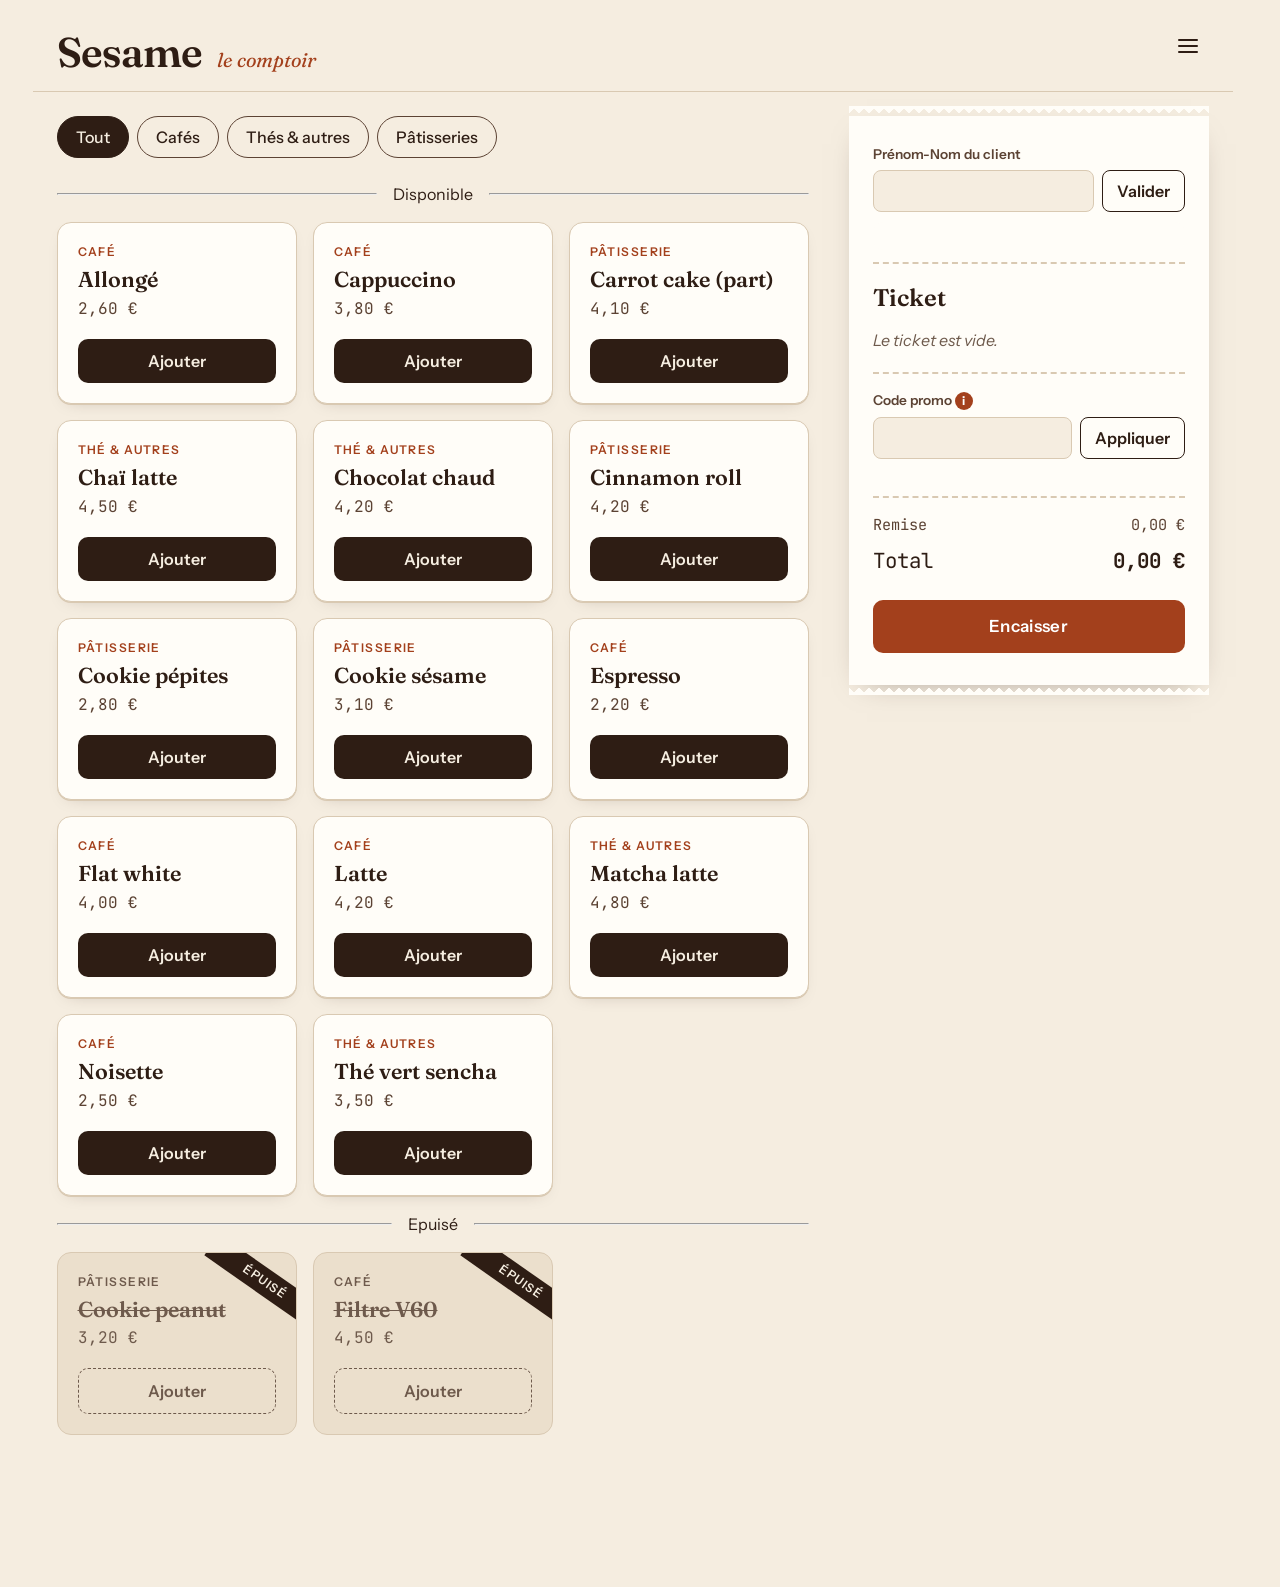
==== index.html @ b9da9723 "review code" ====
<!DOCTYPE html>
<html lang="fr">

<head>
  <meta charset="UTF-8">
  <meta name="viewport" content="width=device-width, initial-scale=1">
  <title>Sesame · le comptoir</title>
  <link rel="preconnect" href="https://fonts.googleapis.com">
  <link rel="preconnect" href="https://fonts.gstatic.com" crossorigin>
  <link
    href="https://fonts.googleapis.com/css2?family=Fraunces:opsz,wght@9..144,400;9..144,600;9..144,700&family=Instrument+Sans:wght@400;500;600&family=JetBrains+Mono:wght@400;600&display=swap"
    rel="stylesheet">
  <link rel="stylesheet" href="css/style.css">
</head>

<body>

  <header class="site-header">
    <button id="menu-button" class="menu-button" type="button">
      <span></span>
      <span></span>
      <span></span>
    </button>

    <p class="brand">Sesame</p>
    <p class="brand-sub">le comptoir</p>
    <p></p>
    <div id="admin-menu" class="admin-menu hidden">
        <button id="btn-historique" type="button">
            Historique
        </button>

        <button id="btn-promotions" type="button">
            Promotions
        </button>
    </div>


  </header>

  <main id="caisse" class="register">

    <div class="menu-area">
      <nav id="categories" aria-label="Catégories de la carte">
        <button type="button" value="all" class="is-active">Tout</button>
        <button type="button" value="coffee">Cafés</button>
        <button type="button" value="tea">Thés &amp; autres</button>
        <button type="button" value="pastry">Pâtisseries</button>
      </nav>

      <!--
        Modèle d'une carte, à recréer en JavaScript pour chaque produit :

        <article class="product">
          <span class="product-category">Café</span>
          <h3 class="product-name">Espresso</h3>
          <p class="product-price">2,20 €</p>
          <button type="button" class="product-add">Ajouter</button>
        </article>

        Produit en rupture : la carte a en plus la classe is-sold-out,
        et son bouton est désactivé (disabled).
      -->
      <section id="menu" aria-label="La carte"></section>
    </div>

    <aside id="ticket">
      <div class="ticket-paper">

        <form id="customer-form">
          <label for="customer-name">Prénom-Nom  du client</label>
          <div class="field-row">
            <input id="customer-name" type="text" autocomplete="off">
            <button type="submit">Valider</button>
          </div>
        </form>
        
        <div id="customer-card" class="customer-card">
            <div id="customer-error" class="form-error hidden"></div>
            <div id="customer-info" class="form-info"></div>
            <div id="customer-derCommande" class="form-derCom"></div>
            <div id="customer-derinfo" class="form-derCom"></div>
        </div>

        <h2 id="ticket-title">Ticket</h2>
        <p id="ticket-empty">Le ticket est vide.</p>

        <!--
          Modèle d'une ligne du ticket, à recréer en JavaScript :

          <li class="ticket-line">
            <span class="line-name">Cappuccino</span>
            <span class="line-qty">× 2</span>
            <span class="line-price">7,40 €</span>
            <button type="button" class="line-remove" aria-label="Retirer un Cappuccino">−</button>
          </li>
        -->
        <ul id="ticket-lines"></ul>

        <form id="promo-form">
          <label id="labelPromo" for="promo-code">Code promo <span class="info" data-tooltip="">i</span></label>
          <div class="field-row">
            <input id="promo-code" type="text" autocomplete="off">
            <button type="submit">Appliquer</button>
          </div>
        </form>
        <p id="promo-message"></p>

        <div class="ticket-sums">
          <p class="sum-row"><span>Remise</span> <span id="pourcent-discount" class="remise"></span> <span id="ticket-discount">0,00 €</span></p>
          <p class="sum-row sum-total"><span>Total</span> <strong id="ticket-total">0,00 €</strong></p>
        </div>

        <button type="button" id="checkout">Encaisser</button>

      </div>
    </aside>

  </main>
  
  <div id="popup-recap" class="popup-recap hidden">
    <div class="popup-content">

      <button id="popup-close" type="button">×</button>
      <p class="brand">Sesame</p>
      <p class="brand-sub">le comptoir</p>

      <h2>Récapitulatif de la commande</h2>

      <div id="recap-client"></div>
      <div id="recap-date"></div>

      <ul id="recap-lines"></ul>

      <div id="recap-promo"></div>
      <div id="recap-total"></div>

      <button id="btn-print" type="button">
          Imprimer
      </button>

      </div>
  </div>

  <div id="view-container"></div>

  <script src="js/utils.js"></script>
  <script src="js/menu.js"></script>
  <script src="js/promos.js"></script>
  
  <script src="js/order.js"></script>
  <script src="js/script.js"></script>

  <script src="js/historique.js"></script>
</body>

</html>
---- css/style.css ----
/* Sesame · le comptoir — feuille de style complète.
   Tout est déjà prévu, y compris pour les éléments que tu vas créer en JavaScript. */

:root {
  --cream: #f5ede0;
  --cream-deep: #ebdfcc;
  --paper: #fffdf8;
  --roast: #2e1d14;
  --roast-soft: #5c4334;
  --muted: #6e5a4c;
  --line: #d9c9b2;
  --accent: #a3401c;
  --accent-dark: #85320f;
  --sage: #3f6b4f;
  --error: #a3261c;
  --error2: #a3261c;

  --font-display: "Fraunces", Georgia, serif;
  --font-body: "Instrument Sans", system-ui, sans-serif;
  --font-mono: "JetBrains Mono", ui-monospace, monospace;

  --radius: 14px;
}

*,
*::before,
*::after {
  box-sizing: border-box;
}

body {
  margin: 0;
  background: var(--cream);
  color: var(--roast);
  font-family: var(--font-body);
  font-size: 16px;
  line-height: 1.5;
}

button,
input {
  font: inherit;
}

button {
  cursor: pointer;
}

button:focus-visible,
input:focus-visible {
  outline: 3px solid var(--accent);
  outline-offset: 2px;
}

.hidden {
  display: none;
}

/* ---------- En-tête ---------- */

.site-header {
  position: relative;

  display: flex;
  align-items: baseline;
  gap: 14px;
  max-width: 1200px;
  margin: 0 auto;
  padding: 32px 24px 8px;
  border-bottom: 1px solid var(--line);
}

.brand {
  margin: 0;
  font-family: var(--font-display);
  font-size: 2.6rem;
  font-weight: 600;
  letter-spacing: -0.02em;
  line-height: 1;
}

.brand-sub {
  margin: 0;
  font-family: var(--font-display);
  font-style: italic;
  font-size: 1.25rem;
  color: var(--accent);
}

/* ---------- Mise en page ---------- */
.register {
  display: grid;
  grid-template-columns: minmax(0, 1fr) 360px;
  gap: 40px;
  align-items: start;
  max-width: 1200px;
  margin: 0 auto;
  padding: 24px 24px 64px;
}

/* ---------- Catégories ---------- */

#categories {
  display: flex;
  flex-wrap: wrap;
  gap: 8px;
  margin-bottom: 24px;
}

#categories button {
  padding: 8px 18px;
  border: 1px solid var(--roast-soft);
  border-radius: 999px;
  background: transparent;
  color: var(--roast);
  font-weight: 500;
  transition: background 0.15s, color 0.15s;
}

#categories button:hover {
  background: var(--cream-deep);
}

#categories button.is-active {
  background: var(--roast);
  border-color: var(--roast);
  color: var(--cream);
}

/* ---------- La carte ---------- */

#menu {
  display: grid;
  grid-template-columns: repeat(auto-fill, minmax(200px, 1fr));
  gap: 16px;
}

.product {
  position: relative;
  display: flex;
  flex-direction: column;
  padding: 20px;
  background: var(--paper);
  border: 1px solid var(--line);
  border-radius: var(--radius);
  box-shadow: 0 1px 0 var(--line), 0 6px 18px -12px rgba(46, 29, 20, 0.35);
  overflow: hidden;
}

.product-category {
  font-size: 0.75rem;
  font-weight: 600;
  letter-spacing: 0.12em;
  text-transform: uppercase;
  color: var(--accent);
}

.product-name {
  margin: 6px 0 4px;
  font-family: var(--font-display);
  font-size: 1.35rem;
  font-weight: 600;
  line-height: 1.2;
}

.product-price {
  margin: 0 0 18px;
  font-family: var(--font-mono);
  font-size: 1rem;
  color: var(--roast-soft);
}

.product-add {
  margin-top: auto;
  padding: 10px 14px;
  border: 0;
  border-radius: 10px;
  background: var(--roast);
  color: var(--cream);
  font-weight: 600;
  transition: background 0.15s;
}

.product-add:hover {
  background: var(--accent-dark);
}

.product.is-sold-out {
  background: var(--cream-deep);
  box-shadow: none;
}

.product.is-sold-out .product-name,
.product.is-sold-out .product-price,
.product.is-sold-out .product-category {
  color: var(--muted);
}

.product.is-sold-out .product-name {
  text-decoration: line-through;
  text-decoration-thickness: 1px;
}

.product.is-sold-out::after {
  content: "Épuisé";
  position: absolute;
  top: 16px;
  right: -34px;
  width: 130px;
  padding: 4px 0;
  background: var(--roast);
  color: var(--cream);
  font-size: 0.75rem;
  font-weight: 600;
  letter-spacing: 0.1em;
  text-align: center;
  text-transform: uppercase;
  transform: rotate(35deg);
}

.product-add:disabled {
  background: transparent;
  border: 1px dashed var(--muted);
  color: var(--muted);
  cursor: not-allowed;
}

/* ---------- Le ticket ---------- */

#ticket {
  position: sticky;
  top: 24px;
}

.ticket-paper {
  position: relative;
  padding: 28px 24px 32px;
  background: var(--paper);
  box-shadow: 0 10px 30px -18px rgba(46, 29, 20, 0.5);
}

/* Bords dentelés en haut et en bas, comme un ticket arraché */
.ticket-paper::before,
.ticket-paper::after {
  content: "";
  position: absolute;
  left: 0;
  right: 0;
  height: 10px;
  background:
    linear-gradient(-45deg, var(--paper) 5px, transparent 0) 0 0 / 10px 10px repeat-x,
    linear-gradient(45deg, var(--paper) 5px, transparent 0) 0 0 / 10px 10px repeat-x;
}

.ticket-paper::before {
  top: -10px;
  transform: rotate(180deg);
}

.ticket-paper::after {
  bottom: -10px;
}

#ticket label {
  display: block;
  margin-bottom: 6px;
  font-size: 0.85rem;
  font-weight: 600;
  color: var(--roast-soft);
}

.field-row {
  display: flex;
  gap: 8px;
}

.field-row input {
  flex: 1;
  min-width: 0;
  padding: 8px 10px;
  border: 1px solid var(--line);
  border-radius: 8px;
  background: var(--cream);
  color: var(--roast);
}

.field-row button {
  padding: 8px 14px;
  border: 1px solid var(--roast);
  border-radius: 8px;
  background: transparent;
  color: var(--roast);
  font-weight: 600;
}

.field-row button:hover {
  background: var(--roast);
  color: var(--cream);
}

#ticket-title {
  margin: 12px 0 0;
  padding-top: 16px;
  border-top: 2px dashed var(--line);
  font-family: var(--font-display);
  font-size: 1.5rem;
  font-weight: 600;
  overflow-wrap: anywhere;
}

#ticket-empty {
  margin: 12px 0;
  font-style: italic;
  color: var(--muted);
}

#ticket-lines {
  margin: 12px 0 20px;
  padding: 0;
  list-style: none;
}

.ticket-line {
  display: grid;
  grid-template-columns: minmax(0, 1fr) auto auto auto;
  align-items: center;
  gap: 10px;
  padding: 8px 0;
  border-bottom: 1px dotted var(--line);
}

.line-name {
  font-weight: 500;
  overflow-wrap: anywhere;
}

.line-qty,
.line-price {
  font-family: var(--font-mono);
  font-size: 0.9rem;
}

.line-qty {
  color: var(--muted);
}

.line-price {
  min-width: 4.5em;
  text-align: right;
}

.line-remove {
  width: 28px;
  height: 28px;
  padding: 0;
  border: 1px solid var(--line);
  border-radius: 50%;
  background: transparent;
  color: var(--roast-soft);
  font-size: 1.1rem;
  line-height: 1;
}

.line-remove:hover {
  border-color: var(--accent);
  color: var(--accent);
}

#promo-form {
  padding-top: 16px;
  border-top: 2px dashed var(--line);
}

#promo-message {
  min-height: 1.4em;
  margin: 6px 0 0;
  font-size: 0.85rem;
  color: var(--sage);
}

.ticket-sums {
  margin-top: 12px;
  padding-top: 12px;
  border-top: 2px dashed var(--line);
}

.sum-row {
  display: flex;
  justify-content: space-between;
  margin: 4px 0;
  font-family: var(--font-mono);
  font-size: 0.95rem;
  color: var(--roast-soft);
}

.sum-total {
  margin-top: 8px;
  font-size: 1.3rem;
  color: var(--roast);
}

#checkout {
  width: 100%;
  margin-top: 20px;
  padding: 14px;
  border: 0;
  border-radius: 10px;
  background: var(--accent);
  color: #fff;
  font-size: 1.05rem;
  font-weight: 600;
  letter-spacing: 0.02em;
  transition: background 0.15s;
}

#checkout:hover {
  background: var(--accent-dark);
}

/* ---------- Écrans étroits : le ticket passe sous la carte ---------- */

@media (max-width: 860px) {
  .register {
    grid-template-columns: 1fr;
    gap: 32px;
  }

  #ticket {
    position: static;
  }
}

@media (max-width: 480px) {
  .site-header {
    padding: 24px 16px 8px;
  }

  .brand {
    font-size: 2.1rem;
  }

  .register {
    padding: 20px 16px 48px;
  }

  #menu {
    grid-template-columns: repeat(2, minmax(0, 1fr));
    gap: 10px;
  }

  .product {
    padding: 14px;
  }

  .product-name {
    font-size: 1.1rem;
  }

  .ticket-paper {
    padding: 24px 16px 28px;
  }
}

.separator {
    grid-column: 1 / -1;
    display: flex;
    align-items: center;
    gap: 1rem;
}

.separator hr {
    flex: 1;
}

.info {
    display: inline-flex;
    justify-content: center;
    align-items: center;

    width: 18px;
    height: 18px;

    border-radius: 50%;
    background-color: #a3401c;
    color: white;

    font-size: 12px;
    font-weight: bold;

    cursor: help;

    position: relative;
}

.info:hover::after {
    content: attr(data-tooltip);

    position: absolute;
    bottom: 130%;
    left: 50%;
    transform: translateX(-50%);

    padding: 8px 10px;
    border-radius: 4px;

    background-color: #333;
    color: white;

    font-family: monospace;
    font-size: 13px;
    font-weight: normal;

    white-space: pre;
    z-index: 10;
}

/*    popup recap */
#popup-recap {
    position: fixed;
    inset: 0;

    justify-content: center;
    align-items: center;

    background-color: rgba(0, 0, 0, 0.5);

    z-index: 1000;
}

#popup-recap .popup-content {
    background-color: white;
    padding: 25px;
    border-radius: 10px;
    min-width: 400px;
    max-width: 90%;
}

#popup-recap.hidden {
    display: none;
}

#popup-recap:not(.hidden) {
    display: flex;
}

/* Bouton fermeture */
#popup-close {
    position: absolute;
    top: 15px;
    right: 15px;

    width: 32px;
    height: 32px;

    border: none;
    border-radius: 50%;

    background: #eee;
    font-size: 18px;
    cursor: pointer;
}

#popup-close:hover {
    background: #ddd;
}
/* Impression */
#btn-print {
    display: block;
    margin: 25px auto 0;

    padding: 10px 25px;

    border: none;
    border-radius: 6px;

    background: #a3401c;
    color: white;

    font-size: 15px;
    cursor: pointer;
}

#btn-print:hover {
    opacity: 0.9;
}

/* customer card */

.customer-card {
    padding: 10px;
    margin: 10px 0px;

    border: 0px solid #ddd;
    border-radius: 10px;

    background-color: var(--paper);

   /* box-shadow: 0 2px 8px rgba(0, 0, 0, 0.08);*/
}

.form-error {
    margin: 0 0 8px;
    font-size: 0.85rem;
    color: var(--error);
}

.form-info {
    display:flex;
    margin: 0;
    font-size: 14px;
    font-weight: bold;
     color: var(--roast);
}
#customer-info > span {
    margin-left: auto;
}

.form-derCom {
    margin: 8px 0 0;
    color: #666;
    font-size: 14px;
     color: var(--roast);
}

@media print {

    body > * {
        display: none !important;
    }

    #popup-recap {
        display: block !important;
        position: static !important;
        background: white !important;
    }

    #popup-close,
    #btn-print {
        display: none !important;
    }

    #popup-recap .popup-content {
        min-width: 0;
        max-width: none;
        width: auto;
        box-shadow: none;
        border-radius: 0;
    }
}

/*  Gestion du menu  */

.menu-button {
    position: absolute;
    right: 24px;
    top: 50%;
    transform: translateY(-50%);

    width: 42px;
    height: 42px;

    padding: 0;
    border: none;
    border-radius: 50%;

    background: transparent;

    display: flex;
    flex-direction: column;
    justify-content: center;
    align-items: center;
    gap: 4px;
}

.menu-button span {
    width: 20px;
    height: 2px;
    border-radius: 2px;
    background: var(--roast);
}

.menu-button:hover {
    background: var(--cream-deep);
}

.admin-menu {
    position: absolute;
    top: 78px;
    right: 24px;

    display: flex;
    flex-direction: column;

    width: 180px;
    padding: 8px;

    background: var(--paper);
    border: 1px solid var(--line);
    border-radius: 10px;

    box-shadow: 0 8px 20px rgba(46, 29, 20, 0.15);

    z-index: 1100;
}

.admin-menu.hidden {
    display: none;
}

.admin-menu:not(.hidden) {
    display: flex;
}

.admin-menu button {
    padding: 10px 12px;

    border: none;
    border-radius: 7px;

    background: transparent;
    color: var(--roast);

    text-align: left;
    cursor: pointer;
}

.admin-menu button:hover {
    background: var(--cream-deep);
}

.menu-button.is-open {
    background: var(--cream-deep);
}


#caisse.hidden {
    display: none;
}

html {
    scrollbar-gutter: stable;
}

/* historique */
#view-container {
    max-width: 1200px;
    margin: 0 auto;
    padding: 24px 24px 64px;
}

.btn-retour {
  margin-top: auto;
  padding: 10px 14px;
  border: 0;
  border-radius: 10px;
  background: var(--roast);
  color: var(--cream);
  font-weight: 600;
  transition: background 0.15s;
}

.btn-retour:hover {
  background: var(--accent-dark);
}

#navClients {
  display: flex;
  flex-wrap: wrap;
  gap: 8px;
  margin-bottom: 24px;
}

#navClients button {
  padding: 8px 18px;
  border: 1px solid var(--roast-soft);
  border-radius: 999px;
  background: transparent;
  color: var(--roast);
  font-weight: 500;
  transition: background 0.15s, color 0.15s;
}

#navClients button:hover {
  background: var(--cream-deep);
}

#navClients button.is-active {
  background: var(--roast);
  border-color: var(--roast);
  color: var(--cream);
}

#client-filter {
    width: 260px;
    padding: 12px 18px;
    border: 2px solid var(--line);
    border-radius: 999px;
    background: var(--bg);
    font: inherit;
    transition: border-color 0.2s, background-color 0.2s;
}

#client-filter:focus {
    outline: none;
    border-color: var(--red);
    background: var(--paper);
}
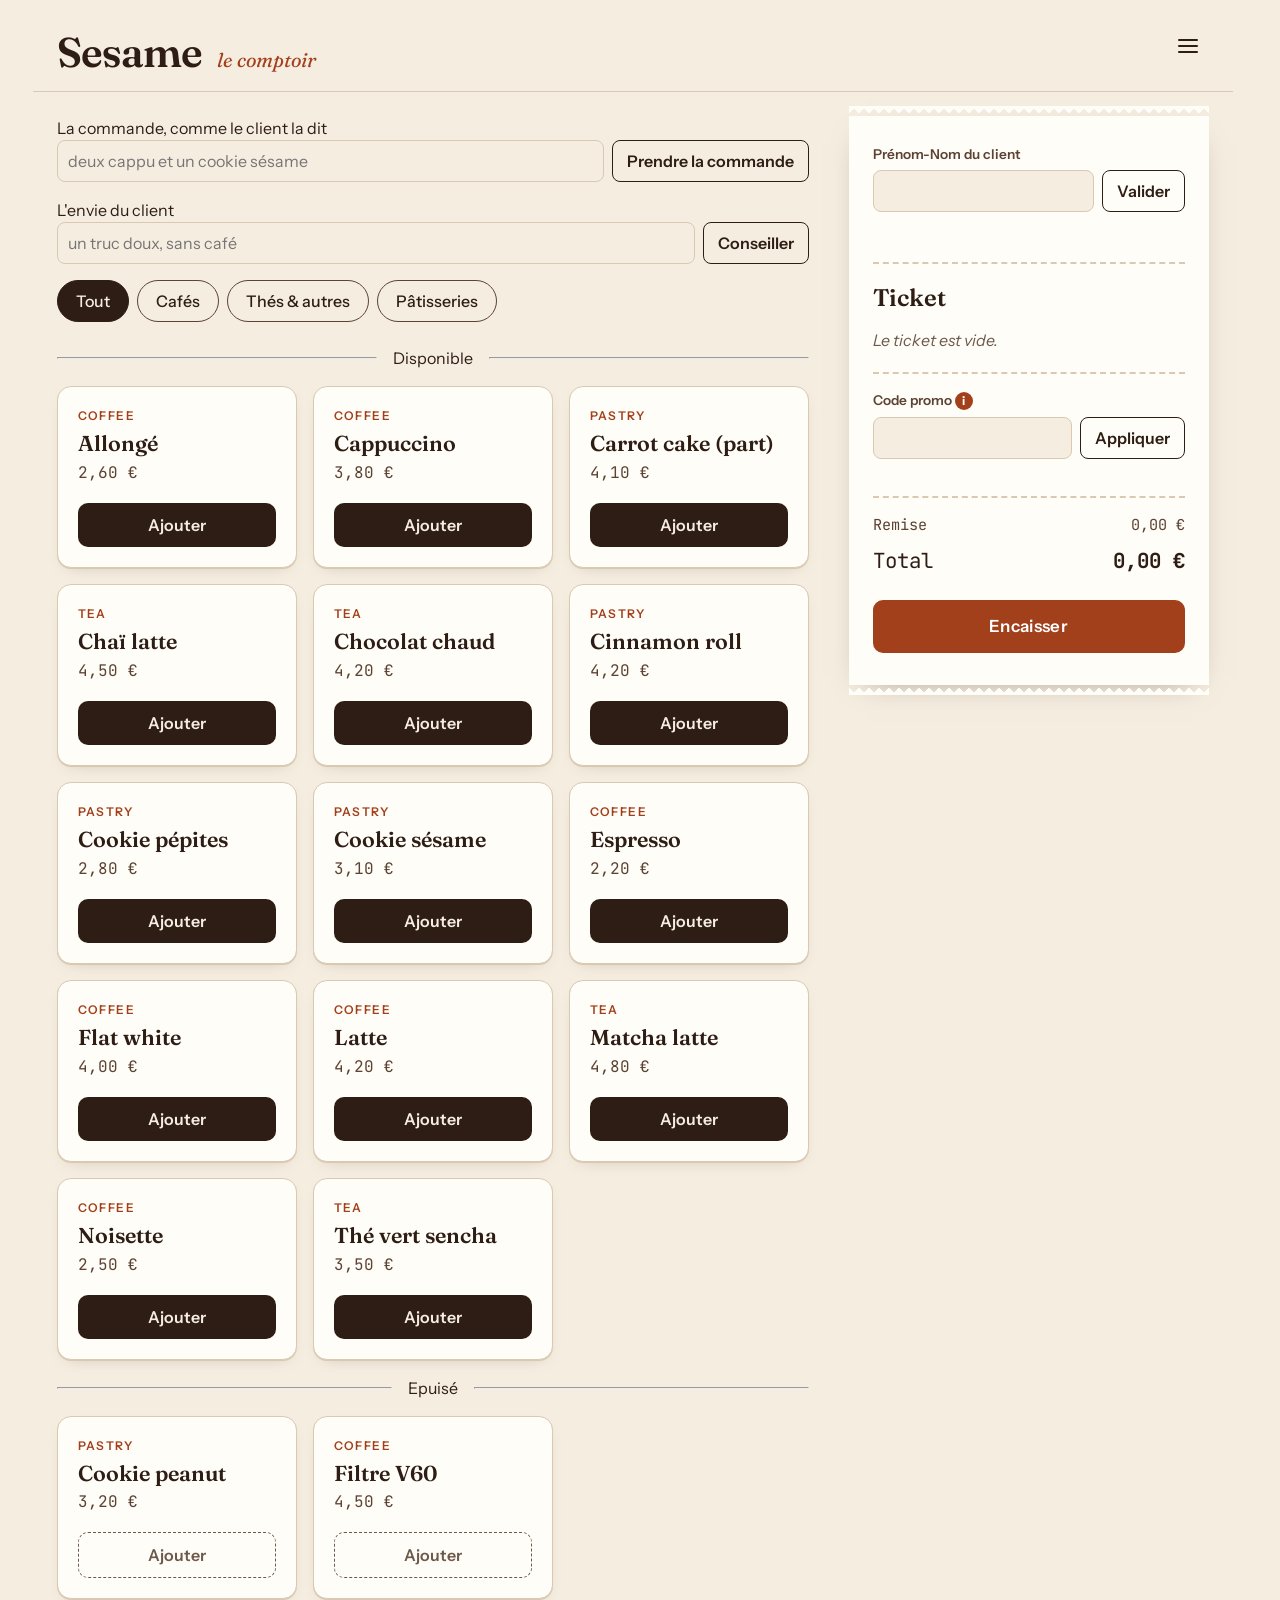
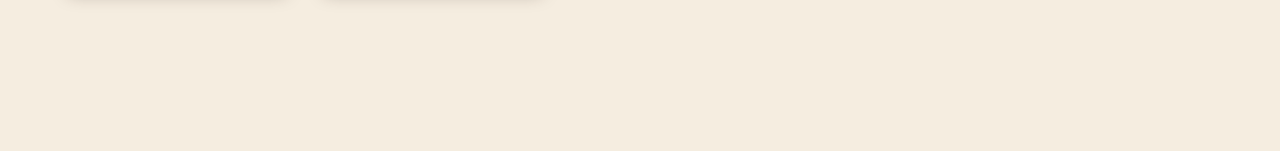
==== commit a5522597: "review" ====
--- a/index.html
+++ b/index.html
@@ -11,6 +11,7 @@
     href="https://fonts.googleapis.com/css2?family=Fraunces:opsz,wght@9..144,400;9..144,600;9..144,700&family=Instrument+Sans:wght@400;500;600&family=JetBrains+Mono:wght@400;600&display=swap"
     rel="stylesheet">
   <link rel="stylesheet" href="css/style.css">
+  <link rel="stylesheet" href="css/ai-Style.css">
 </head>
 
 <body>
@@ -34,13 +35,34 @@
             Promotions
         </button>
     </div>
+  </header>
+      
+  <main id="caisse" class="register">
+    <div class="menu-area">
+      
+      <!-- Le comptoir de l'IA : tout le style est prêt, il ne manque que le JavaScript -->
+      <section id="ai-counter" aria-label="L'IA du comptoir">
 
+        <form id="ai-order-form" class="ai-box">
+          <label for="ai-order-input">La commande, comme le client la dit</label>
+          <div class="field-row">
+            <input id="ai-order-input" type="text" autocomplete="off" placeholder="deux cappu et un cookie sésame">
+            <button type="submit">Prendre la commande</button>
+          </div>
+          <p id="ai-order-message" class="ai-message"></p>
+        </form>
 
-  </header>
+        <form id="ai-advice-form" class="ai-box">
+          <label for="ai-advice-input">L'envie du client</label>
+          <div class="field-row">
+            <input id="ai-advice-input" type="text" autocomplete="off" placeholder="un truc doux, sans café">
+            <button type="submit">Conseiller</button>
+          </div>
+          <p id="ai-advice-message" class="ai-message"></p>
+        </form>
 
-  <main id="caisse" class="register">
+      </section>
 
-    <div class="menu-area">
       <nav id="categories" aria-label="Catégories de la carte">
         <button type="button" value="all" class="is-active">Tout</button>
         <button type="button" value="coffee">Cafés</button>
@@ -144,7 +166,7 @@
 
   <div id="view-container"></div>
 
-  <script src="js/utils.js"></script>
+  <script src="js/utils.js "></script>
   <script src="js/menu.js"></script>
   <script src="js/promos.js"></script>
   
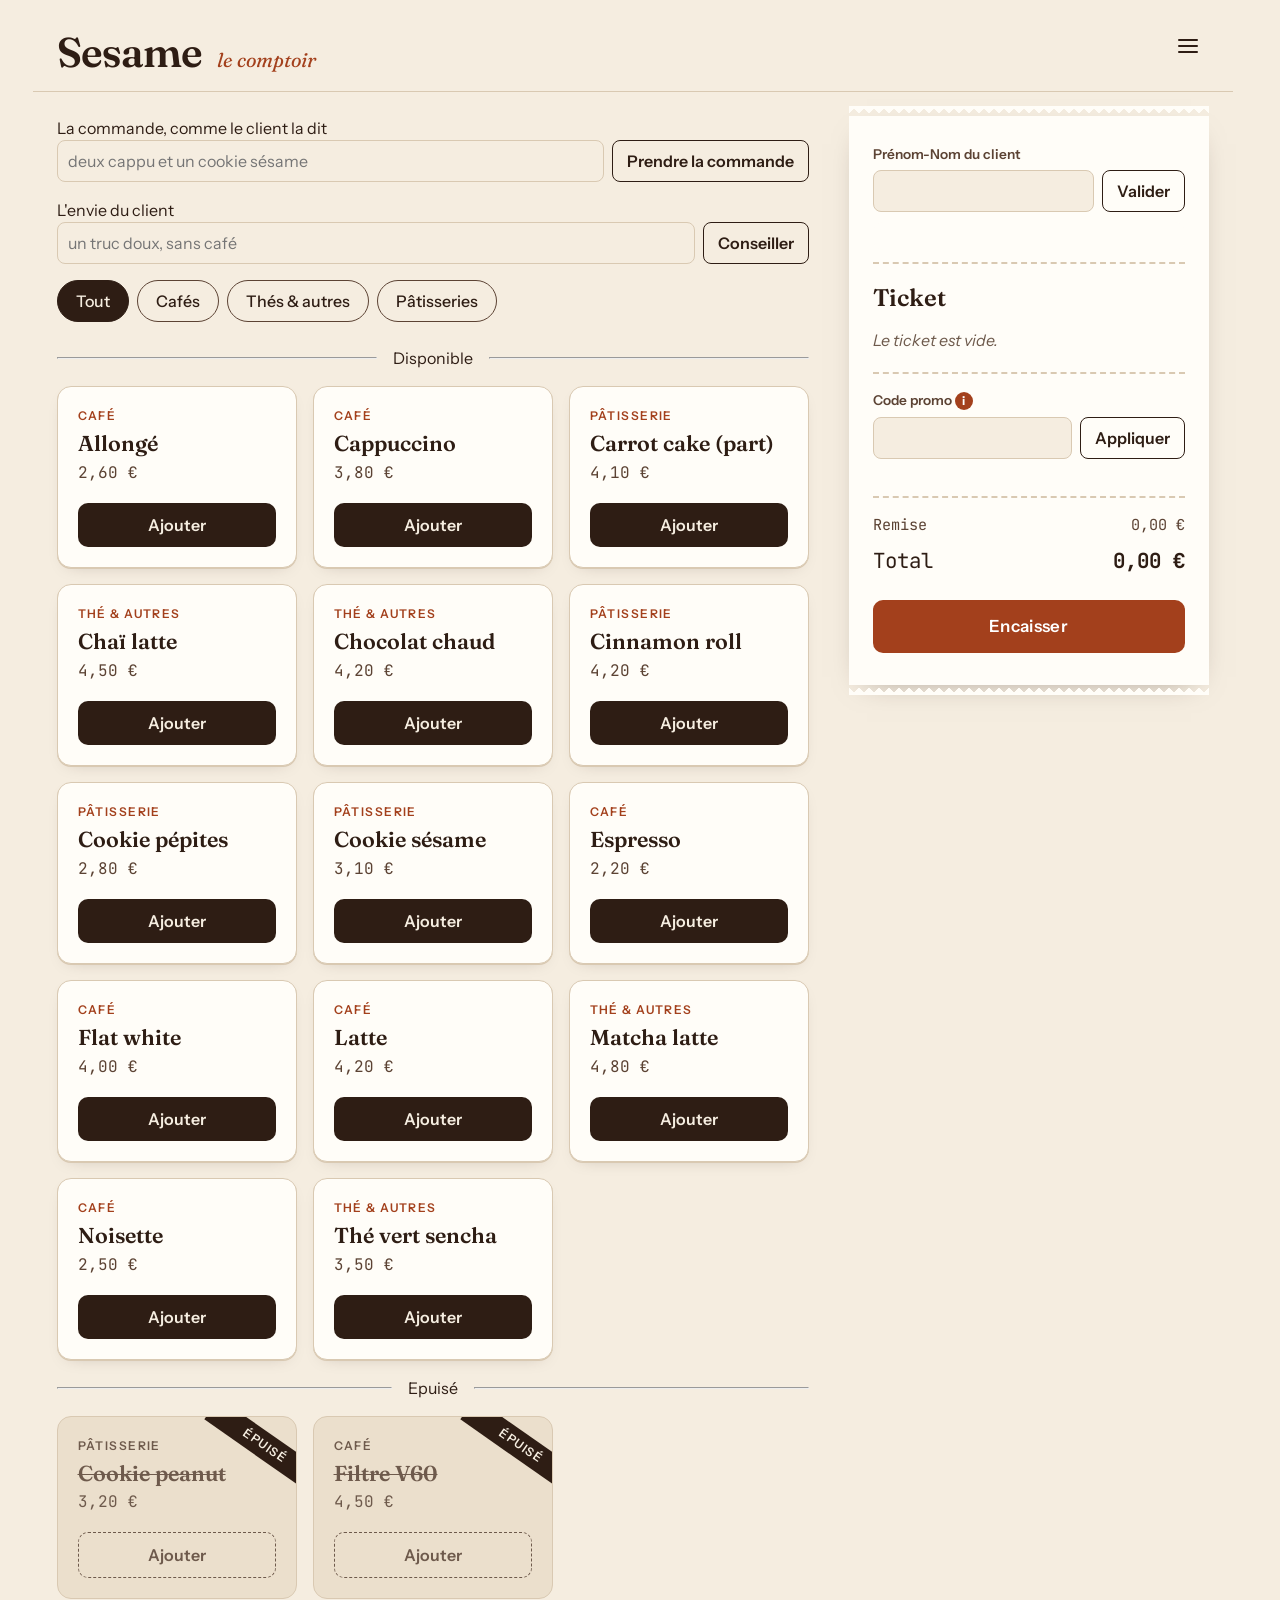
==== commit 90c7eacf: "revue" ====
--- a/index.html
+++ b/index.html
@@ -166,7 +166,7 @@
 
   <div id="view-container"></div>
 
-  <script src="js/utils.js "></script>
+  <script src="js/utils.js"></script>
   <script src="js/menu.js"></script>
   <script src="js/promos.js"></script>
   
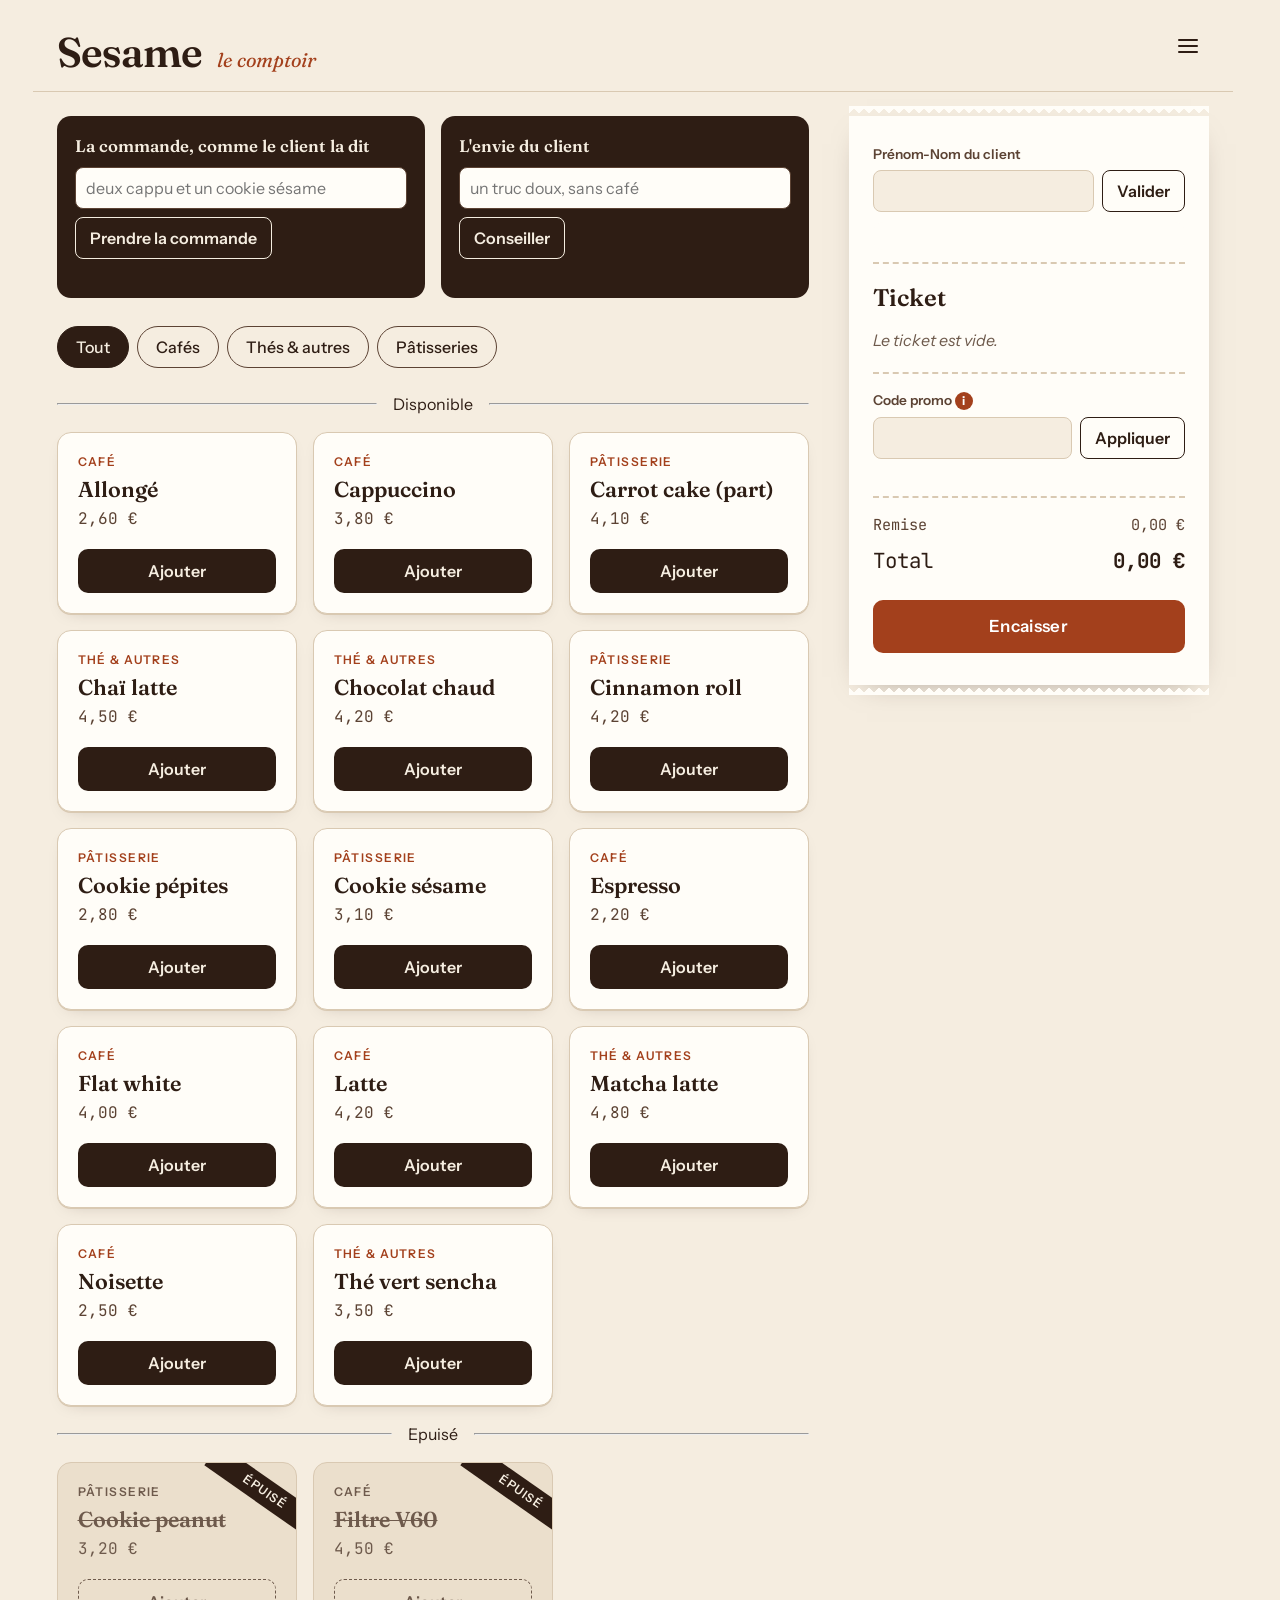
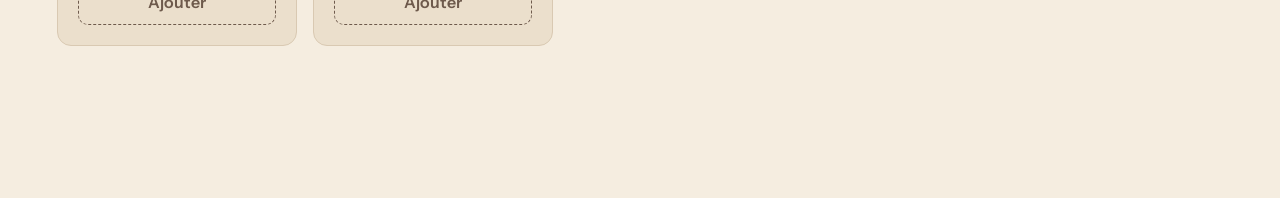
==== commit 1331b3ff: "feat: Model Find menu - ai.js : askModel + sendMessage" ====
--- a/index.html
+++ b/index.html
@@ -39,7 +39,7 @@
       
   <main id="caisse" class="register">
     <div class="menu-area">
-      
+
       <!-- Le comptoir de l'IA : tout le style est prêt, il ne manque que le JavaScript -->
       <section id="ai-counter" aria-label="L'IA du comptoir">
 
@@ -174,6 +174,7 @@
   <script src="js/script.js"></script>
 
   <script src="js/historique.js"></script>
+    <script src="js/ai.js"></script>
 </body>
 
 </html>
--- a/css/ai-Style.css
+++ b/css/ai-Style.css
@@ -0,0 +1,81 @@
+/* ---------- Le comptoir de l'IA ---------- */
+
+#ai-counter {
+  display: grid;
+  grid-template-columns: repeat(2, minmax(0, 1fr));
+  gap: 16px;
+  margin-bottom: 28px;
+  
+}
+
+.ai-box {
+  padding: 18px 18px 12px;
+  background: var(--roast);
+  border-radius: var(--radius);
+  color: var(--cream);
+}
+
+.ai-box label {
+  display: block;
+  margin-bottom: 8px;
+  font-family: var(--font-display);
+  font-size: 1.05rem;
+  font-weight: 600;
+}
+
+.ai-box .field-row {
+  flex-wrap: wrap;
+}
+
+.ai-box .field-row input {
+  flex: 1 1 100%;
+  border-color: var(--roast-soft);
+  background: var(--paper);
+}
+
+.ai-box .field-row button {
+  border-color: var(--cream);
+  color: var(--cream);
+}
+
+.ai-box .field-row button:hover {
+  background: var(--cream);
+  color: var(--roast);
+}
+
+.ai-box .field-row button:disabled {
+  opacity: 0.5;
+  cursor: wait;
+}
+
+.ai-message {
+  min-height: 1.4em;
+  margin: 8px 0 0;
+  font-size: 0.85rem;
+  color: var(--cream-deep);
+}
+
+.ai-message.is-error {
+  color: #f2a48c;
+}
+
+/* Produit conseillé par l'IA */
+.product.is-suggested {
+  border-color: var(--sage);
+  box-shadow: 0 0 0 3px var(--sage), 0 6px 18px -12px rgba(46, 29, 20, 0.35);
+}
+
+.product.is-suggested::before {
+  content: "Conseillé";
+  position: absolute;
+  top: 12px;
+  right: 12px;
+  padding: 2px 8px;
+  border-radius: 999px;
+  background: var(--sage);
+  color: #fff;
+  font-size: 0.7rem;
+  font-weight: 600;
+  letter-spacing: 0.08em;
+  text-transform: uppercase;
+}
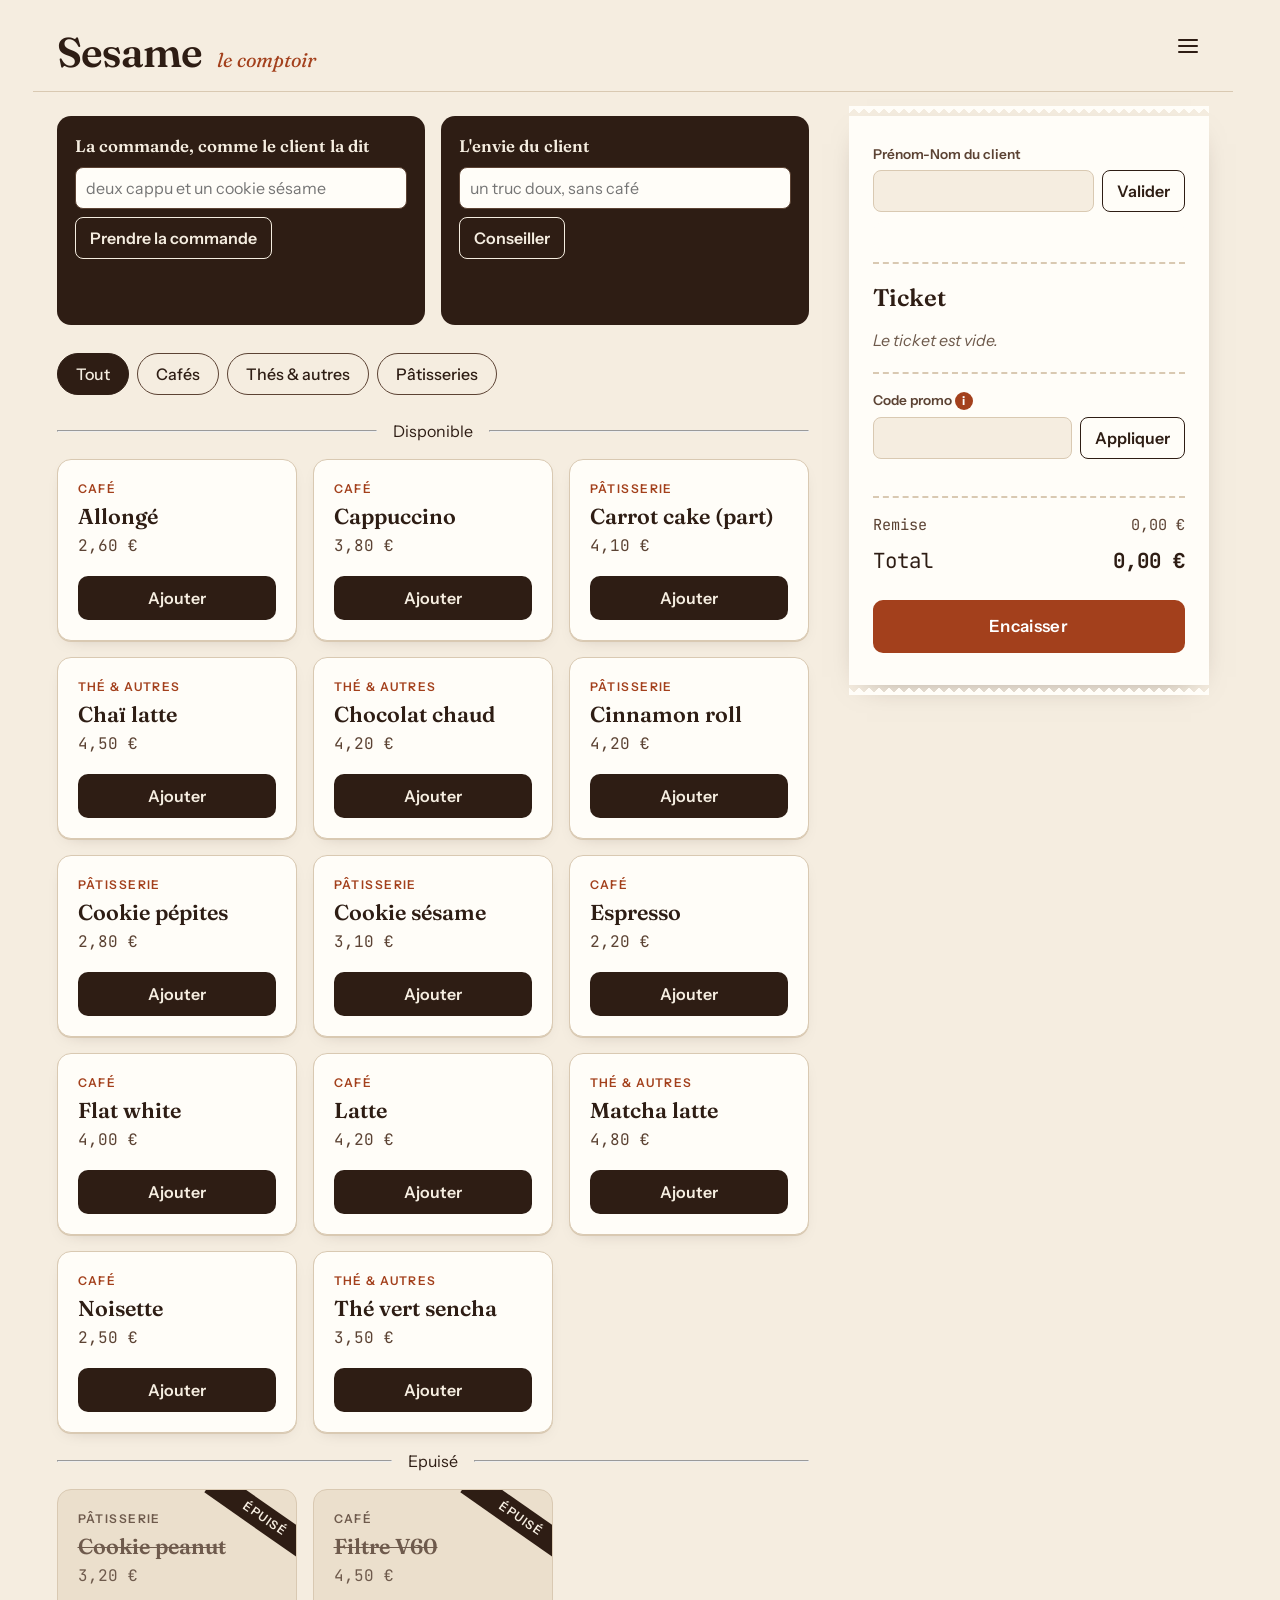
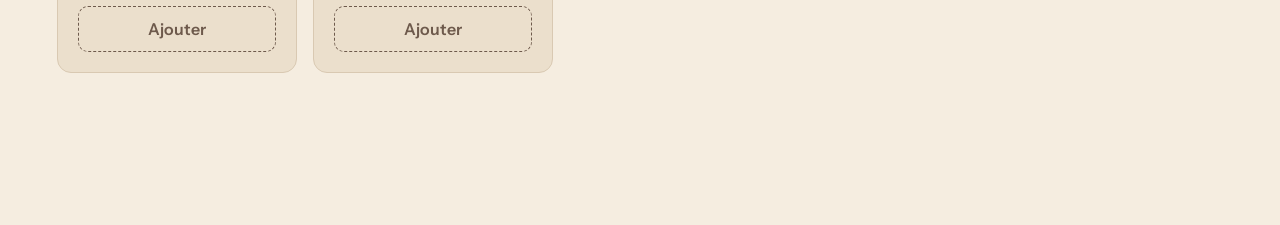
==== commit 8685a241: "feat:1er IA modification des regles IA" ====
--- a/index.html
+++ b/index.html
@@ -47,8 +47,9 @@
           <label for="ai-order-input">La commande, comme le client la dit</label>
           <div class="field-row">
             <input id="ai-order-input" type="text" autocomplete="off" placeholder="deux cappu et un cookie sésame">
-            <button type="submit">Prendre la commande</button>
+            <button id="ai-order-button" type="submit">Prendre la commande</button>
           </div>
+          <p id="ai-order-message-error" class="ai-message"></p>
           <p id="ai-order-message" class="ai-message"></p>
         </form>
 
--- a/css/ai-Style.css
+++ b/css/ai-Style.css
@@ -55,6 +55,13 @@
   color: var(--cream-deep);
 }
 
+.ai-message-error {
+  min-height: 1.4em;
+  margin: 8px 0 0;
+  font-size: 0.85rem;
+  color: var(--red);
+}
+
 .ai-message.is-error {
   color: #f2a48c;
 }
